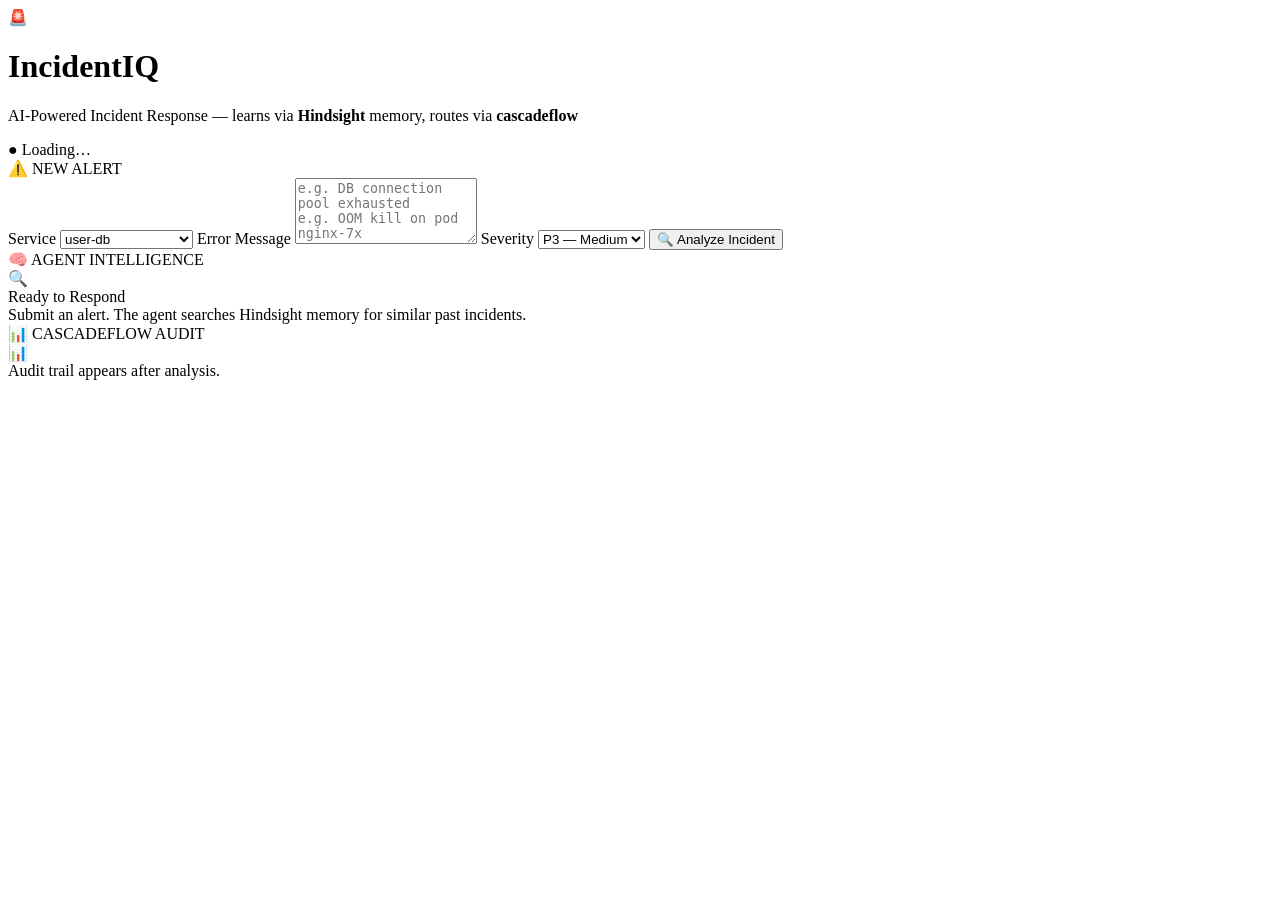
==== public/index.html @ a3543a86 "fix: move deployment files to repo root for Vercel (no root directory setting needed)" ====
<!DOCTYPE html>
<html lang="en">
<head>
<meta charset="UTF-8">
<meta name="viewport" content="width=device-width, initial-scale=1.0">
<title>IncidentIQ — AI Incident Response</title>
<meta name="description" content="AI-powered incident response agent with persistent memory">
<link href="https://fonts.googleapis.com/css2?family=Inter:wght@300;400;500;600;700;800&family=JetBrains+Mono:wght@400;500&display=swap" rel="stylesheet">
<link rel="stylesheet" href="/styles.css">
</head>
<body>

<!-- Header -->
<header class="header">
  <div class="header-left">
    <span class="logo">🚨</span>
    <div>
      <h1 class="title">IncidentIQ</h1>
      <p class="subtitle">AI-Powered Incident Response — learns via <b>Hindsight</b> memory, routes via <b>cascadeflow</b></p>
    </div>
  </div>
  <span class="status-pill" id="memoryPill">● Loading…</span>
</header>

<!-- Main 3-column layout -->
<main class="grid">

  <!-- LEFT: Alert Form -->
  <section class="panel" id="formPanel">
    <div class="section-header">⚠️ NEW ALERT</div>
    <form id="alertForm">
      <label for="service">Service</label>
      <select id="service">
        <option>payment-service</option><option>auth-api</option>
        <option>nginx-gateway</option><option selected>user-db</option>
        <option>cache-redis</option><option>inventory-api</option>
        <option>search-service</option><option>notification-service</option>
        <option>report-worker</option><option>image-processing</option>
        <option>frontend-web</option>
      </select>
      <label for="error">Error Message</label>
      <textarea id="error" rows="4" placeholder="e.g. DB connection pool exhausted&#10;e.g. OOM kill on pod nginx-7x"></textarea>
      <label for="severity">Severity</label>
      <select id="severity">
        <option value="P1">P1 — Critical</option>
        <option value="P2">P2 — High</option>
        <option value="P3" selected>P3 — Medium</option>
      </select>
      <button type="submit" id="analyzeBtn">🔍 Analyze Incident</button>
    </form>
    <div class="session-stats" id="sessionStats" style="display:none">
      <span id="queryCount">0</span> queries · $<span id="totalCost">0.00000</span> total
    </div>
  </section>

  <!-- CENTER: Agent Response -->
  <section class="panel panel-center" id="responsePanel">
    <div class="section-header">🧠 AGENT INTELLIGENCE</div>
    <div id="emptyState" class="empty-state">
      <div class="empty-icon">🔍</div>
      <div class="empty-title">Ready to Respond</div>
      <div class="empty-sub">Submit an alert. The agent searches Hindsight memory for similar past incidents.</div>
    </div>
    <div id="responseContent" style="display:none">
      <div id="badgeRow" class="badge-row"></div>
      <div id="memoriesExpander" style="display:none">
        <button class="expander-btn" onclick="toggleMemories()">
          📂 <span id="memCount">0</span> recalled memories <span id="expandIcon">▸</span>
        </button>
        <div id="memoriesList" class="memories-list" style="display:none"></div>
      </div>
      <div class="response-card" id="agentResponse"></div>
      <!-- Resolve Section -->
      <div class="resolve-section" id="resolveSection">
        <h4>✅ Resolve & Teach</h4>
        <p class="resolve-hint">Log the fix → agent learns it instantly</p>
        <form id="resolveForm">
          <div class="resolve-row">
            <div><label>Root Cause</label><input id="rootCause" placeholder="e.g. Connection leak"></div>
            <div><label>Fix Applied</label><input id="fixApplied" placeholder="e.g. Increased pool 10→20"></div>
          </div>
          <label>Resolved By</label><input id="resolvedBy" placeholder="@your-handle">
          <button type="submit" class="resolve-btn">💾 Log to Hindsight Memory</button>
        </form>
        <div id="resolveStatus"></div>
      </div>
    </div>
    <div id="loadingState" style="display:none" class="loading-state">
      <div class="spinner"></div>
      <p>Searching memory & analyzing…</p>
    </div>
  </section>

  <!-- RIGHT: Audit Trail -->
  <section class="panel" id="auditPanel">
    <div class="section-header">📊 CASCADEFLOW AUDIT</div>
    <div id="auditEmpty" class="empty-state small">
      <div class="empty-icon">📊</div>
      <div class="empty-sub">Audit trail appears after analysis.</div>
    </div>
    <div id="auditContent" style="display:none">
      <div id="routeTag" class="route-tag"></div>
      <div class="metric-grid" id="metricGrid"></div>
      <p class="rationale" id="rationale"></p>
      <button class="expander-btn" onclick="toggleTrace()" id="traceBtn" style="display:none">
        🔍 Full Decision Trace <span id="traceIcon">▸</span>
      </button>
      <pre id="traceData" class="trace-data" style="display:none"></pre>
    </div>
  </section>

</main>

<!-- History Bar -->
<footer class="history-bar" id="historyBar" style="display:none">
  <div class="section-header">📋 SESSION HISTORY</div>
  <div id="historyList"></div>
</footer>

<script src="/app.js"></script>
</body>
</html>
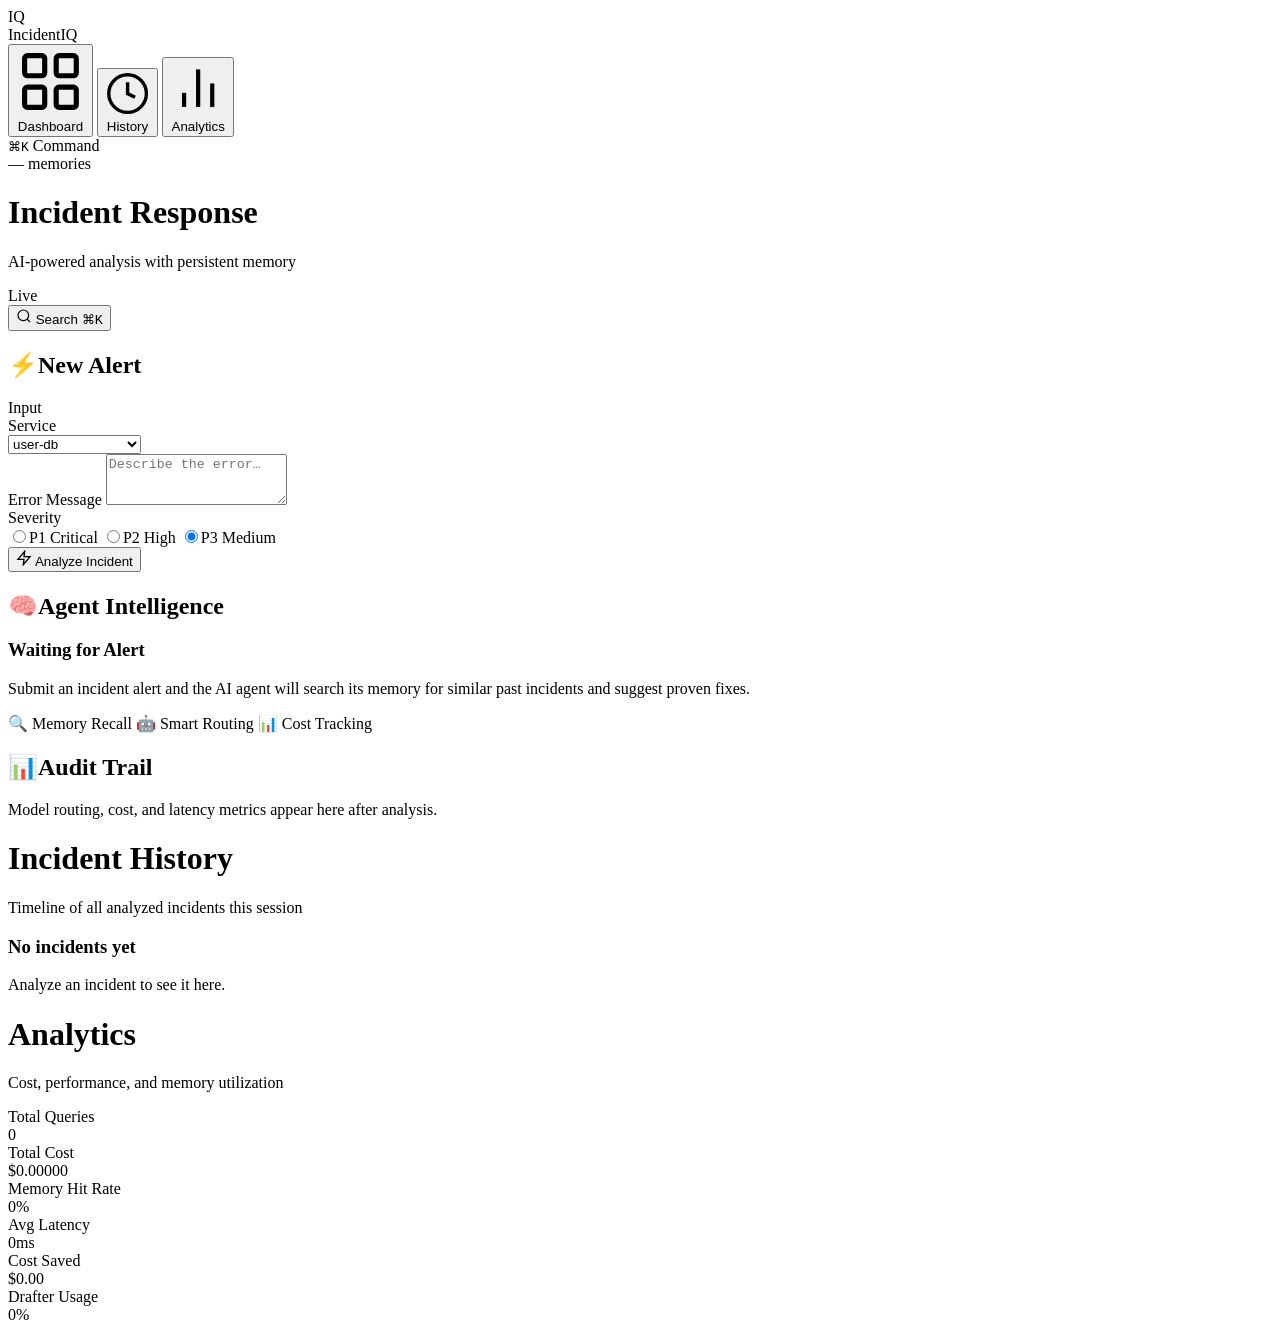
==== commit 5f4a3b1f: "feat: complete UI/UX overhaul — premium AI dashboard - Linear/Vercel-inspired dark mode design syste" ====
--- a/public/index.html
+++ b/public/index.html
@@ -1,121 +1,252 @@
 <!DOCTYPE html>
-<html lang="en">
+<html lang="en" data-theme="dark">
 <head>
 <meta charset="UTF-8">
 <meta name="viewport" content="width=device-width, initial-scale=1.0">
 <title>IncidentIQ — AI Incident Response</title>
-<meta name="description" content="AI-powered incident response agent with persistent memory">
-<link href="https://fonts.googleapis.com/css2?family=Inter:wght@300;400;500;600;700;800&family=JetBrains+Mono:wght@400;500&display=swap" rel="stylesheet">
+<meta name="description" content="AI-powered incident response that learns from every fix">
+<link rel="icon" href="data:image/svg+xml,<svg xmlns='http://www.w3.org/2000/svg' viewBox='0 0 100 100'><text y='.9em' font-size='90'>🚨</text></svg>">
+<link href="https://fonts.googleapis.com/css2?family=Inter:wght@300;400;450;500;600;700;800&family=JetBrains+Mono:wght@400;500;600&display=swap" rel="stylesheet">
 <link rel="stylesheet" href="/styles.css">
 </head>
 <body>
 
-<!-- Header -->
-<header class="header">
-  <div class="header-left">
-    <span class="logo">🚨</span>
-    <div>
-      <h1 class="title">IncidentIQ</h1>
-      <p class="subtitle">AI-Powered Incident Response — learns via <b>Hindsight</b> memory, routes via <b>cascadeflow</b></p>
-    </div>
-  </div>
-  <span class="status-pill" id="memoryPill">● Loading…</span>
-</header>
-
-<!-- Main 3-column layout -->
-<main class="grid">
-
-  <!-- LEFT: Alert Form -->
-  <section class="panel" id="formPanel">
-    <div class="section-header">⚠️ NEW ALERT</div>
-    <form id="alertForm">
-      <label for="service">Service</label>
-      <select id="service">
-        <option>payment-service</option><option>auth-api</option>
-        <option>nginx-gateway</option><option selected>user-db</option>
-        <option>cache-redis</option><option>inventory-api</option>
-        <option>search-service</option><option>notification-service</option>
-        <option>report-worker</option><option>image-processing</option>
-        <option>frontend-web</option>
-      </select>
-      <label for="error">Error Message</label>
-      <textarea id="error" rows="4" placeholder="e.g. DB connection pool exhausted&#10;e.g. OOM kill on pod nginx-7x"></textarea>
-      <label for="severity">Severity</label>
-      <select id="severity">
-        <option value="P1">P1 — Critical</option>
-        <option value="P2">P2 — High</option>
-        <option value="P3" selected>P3 — Medium</option>
-      </select>
-      <button type="submit" id="analyzeBtn">🔍 Analyze Incident</button>
+<!-- Command Palette Overlay -->
+<div class="cmd-overlay" id="cmdOverlay" style="display:none">
+  <div class="cmd-palette">
+    <div class="cmd-input-wrap">
+      <svg class="cmd-icon" viewBox="0 0 24 24" fill="none" stroke="currentColor" stroke-width="2"><circle cx="11" cy="11" r="8"/><path d="m21 21-4.3-4.3"/></svg>
+      <input type="text" class="cmd-input" id="cmdInput" placeholder="Search incidents, services, commands…" autocomplete="off">
+      <kbd class="kbd">ESC</kbd>
+    </div>
+    <div class="cmd-results" id="cmdResults">
+      <div class="cmd-group-label">Quick Actions</div>
+      <button class="cmd-item" onclick="cmdAction('new')"><span class="cmd-item-icon">⚡</span>New Incident<kbd class="kbd">N</kbd></button>
+      <button class="cmd-item" onclick="cmdAction('history')"><span class="cmd-item-icon">📋</span>View History<kbd class="kbd">H</kbd></button>
+      <button class="cmd-item" onclick="cmdAction('analytics')"><span class="cmd-item-icon">📊</span>Analytics<kbd class="kbd">A</kbd></button>
+      <div class="cmd-group-label">Services</div>
+      <button class="cmd-item" onclick="cmdService('payment-service')"><span class="cmd-item-icon service-dot red"></span>payment-service</button>
+      <button class="cmd-item" onclick="cmdService('user-db')"><span class="cmd-item-icon service-dot green"></span>user-db</button>
+      <button class="cmd-item" onclick="cmdService('auth-api')"><span class="cmd-item-icon service-dot blue"></span>auth-api</button>
+    </div>
+  </div>
+</div>
+
+<!-- Toast Container -->
+<div class="toast-container" id="toasts"></div>
+
+<!-- Sidebar -->
+<nav class="sidebar" id="sidebar">
+  <div class="sidebar-logo">
+    <div class="logo-mark">IQ</div>
+    <span class="logo-text">IncidentIQ</span>
+  </div>
+  <div class="sidebar-nav">
+    <button class="nav-item active" data-view="dashboard" onclick="switchView('dashboard')">
+      <svg viewBox="0 0 24 24" fill="none" stroke="currentColor" stroke-width="1.8"><rect x="3" y="3" width="7" height="7" rx="1"/><rect x="14" y="3" width="7" height="7" rx="1"/><rect x="3" y="14" width="7" height="7" rx="1"/><rect x="14" y="14" width="7" height="7" rx="1"/></svg>
+      Dashboard
+    </button>
+    <button class="nav-item" data-view="history" onclick="switchView('history')">
+      <svg viewBox="0 0 24 24" fill="none" stroke="currentColor" stroke-width="1.8"><circle cx="12" cy="12" r="10"/><polyline points="12 6 12 12 16 14"/></svg>
+      History
+    </button>
+    <button class="nav-item" data-view="analytics" onclick="switchView('analytics')">
+      <svg viewBox="0 0 24 24" fill="none" stroke="currentColor" stroke-width="1.8"><path d="M18 20V10"/><path d="M12 20V4"/><path d="M6 20v-6"/></svg>
+      Analytics
+    </button>
+  </div>
+  <div class="sidebar-footer">
+    <div class="sidebar-shortcut">
+      <kbd class="kbd">⌘</kbd><kbd class="kbd">K</kbd>
+      <span>Command</span>
+    </div>
+    <div class="sidebar-stats" id="sidebarStats">
+      <div class="stat-mini"><span class="stat-dot green"></span><span id="memStat">—</span> memories</div>
+    </div>
+  </div>
+</nav>
+
+<!-- Main Content -->
+<main class="main" id="mainContent">
+
+  <!-- ═══ DASHBOARD VIEW ═══ -->
+  <div class="view active" id="view-dashboard">
+
+    <!-- Top Bar -->
+    <header class="topbar">
+      <div>
+        <h1 class="page-title">Incident Response</h1>
+        <p class="page-sub">AI-powered analysis with persistent memory</p>
+      </div>
+      <div class="topbar-actions">
+        <div class="live-badge"><span class="live-dot"></span>Live</div>
+        <button class="btn-ghost" onclick="toggleCmd()"><svg viewBox="0 0 24 24" fill="none" stroke="currentColor" stroke-width="1.8" width="16" height="16"><circle cx="11" cy="11" r="8"/><path d="m21 21-4.3-4.3"/></svg> Search <kbd class="kbd sm">⌘K</kbd></button>
+      </div>
+    </header>
+
+    <!-- Dashboard Grid -->
+    <div class="dash-grid">
+
+      <!-- LEFT: Alert Input -->
+      <section class="card card-input">
+        <div class="card-header">
+          <h2 class="card-title"><span class="card-icon">⚡</span>New Alert</h2>
+          <span class="card-badge">Input</span>
+        </div>
+        <form id="alertForm" class="alert-form">
+          <div class="field">
+            <label>Service</label>
+            <div class="select-wrap">
+              <select id="service">
+                <option>payment-service</option><option>auth-api</option>
+                <option>nginx-gateway</option><option selected>user-db</option>
+                <option>cache-redis</option><option>inventory-api</option>
+                <option>search-service</option><option>notification-service</option>
+                <option>report-worker</option><option>image-processing</option>
+                <option>frontend-web</option>
+              </select>
+            </div>
+          </div>
+          <div class="field">
+            <label>Error Message</label>
+            <textarea id="error" rows="3" placeholder="Describe the error…"></textarea>
+          </div>
+          <div class="field">
+            <label>Severity</label>
+            <div class="sev-selector">
+              <label class="sev-option"><input type="radio" name="sev" value="P1"><span class="sev-chip p1"><span class="sev-pulse"></span>P1 Critical</span></label>
+              <label class="sev-option"><input type="radio" name="sev" value="P2"><span class="sev-chip p2">P2 High</span></label>
+              <label class="sev-option"><input type="radio" name="sev" value="P3" checked><span class="sev-chip p3">P3 Medium</span></label>
+            </div>
+          </div>
+          <button type="submit" class="btn-primary" id="analyzeBtn">
+            <svg viewBox="0 0 24 24" fill="none" stroke="currentColor" stroke-width="2" width="16" height="16"><polygon points="13 2 3 14 12 14 11 22 21 10 12 10 13 2"/></svg>
+            Analyze Incident
+          </button>
+        </form>
+      </section>
+
+      <!-- CENTER: AI Response -->
+      <section class="card card-response">
+        <div class="card-header">
+          <h2 class="card-title"><span class="card-icon">🧠</span>Agent Intelligence</h2>
+          <div id="responseBadges" class="badge-row"></div>
+        </div>
+
+        <!-- Empty State -->
+        <div id="emptyState" class="empty-state">
+          <div class="empty-orb"></div>
+          <h3>Waiting for Alert</h3>
+          <p>Submit an incident alert and the AI agent will search its memory for similar past incidents and suggest proven fixes.</p>
+          <div class="empty-features">
+            <span>🔍 Memory Recall</span>
+            <span>🤖 Smart Routing</span>
+            <span>📊 Cost Tracking</span>
+          </div>
+        </div>
+
+        <!-- Loading State -->
+        <div id="loadingState" style="display:none" class="loading-state">
+          <div class="loading-steps">
+            <div class="step active" id="step1"><span class="step-dot"></span>Searching Hindsight memory…</div>
+            <div class="step" id="step2"><span class="step-dot"></span>Routing to optimal model…</div>
+            <div class="step" id="step3"><span class="step-dot"></span>Generating response…</div>
+          </div>
+        </div>
+
+        <!-- Response -->
+        <div id="responseContent" style="display:none">
+          <!-- Memory Cards -->
+          <div id="memorySection" style="display:none">
+            <div class="memory-header" onclick="toggleEl('memoryCards')">
+              <svg viewBox="0 0 24 24" fill="none" stroke="currentColor" stroke-width="1.8" width="16" height="16"><path d="M21 16V8a2 2 0 0 0-1-1.73l-7-4a2 2 0 0 0-2 0l-7 4A2 2 0 0 0 3 8v8a2 2 0 0 0 1 1.73l7 4a2 2 0 0 0 2 0l7-4A2 2 0 0 0 21 16z"/></svg>
+              <span id="memTitle">0 memories recalled</span>
+              <svg class="chevron" viewBox="0 0 24 24" fill="none" stroke="currentColor" stroke-width="2" width="14" height="14"><polyline points="6 9 12 15 18 9"/></svg>
+            </div>
+            <div id="memoryCards" class="memory-cards" style="display:none"></div>
+          </div>
+
+          <!-- AI Response -->
+          <div class="ai-response" id="aiResponse"></div>
+
+          <!-- Resolve -->
+          <div class="resolve-bar" id="resolveBar">
+            <button class="btn-resolve" onclick="openResolve()">✅ Resolve & Teach Agent</button>
+          </div>
+        </div>
+      </section>
+
+      <!-- RIGHT: Audit -->
+      <section class="card card-audit">
+        <div class="card-header">
+          <h2 class="card-title"><span class="card-icon">📊</span>Audit Trail</h2>
+        </div>
+        <div id="auditEmpty" class="audit-empty">
+          <p>Model routing, cost, and latency metrics appear here after analysis.</p>
+        </div>
+        <div id="auditContent" style="display:none">
+          <div id="routeBadge" class="route-badge"></div>
+          <div class="audit-grid" id="auditGrid"></div>
+          <div class="audit-rationale" id="auditRationale"></div>
+          <div class="cost-bar-wrap" id="costBarWrap" style="display:none">
+            <label>Budget Usage</label>
+            <div class="cost-bar"><div class="cost-fill" id="costFill"></div></div>
+            <div class="cost-labels"><span id="costUsed">$0</span><span id="costBudget">$0</span></div>
+          </div>
+          <button class="btn-ghost trace-btn" onclick="toggleEl('traceBlock')" id="traceToggle" style="display:none">
+            <svg viewBox="0 0 24 24" fill="none" stroke="currentColor" stroke-width="1.8" width="14" height="14"><polyline points="22 12 18 12 15 21 9 3 6 12 2 12"/></svg>
+            Decision Trace
+          </button>
+          <pre id="traceBlock" class="trace-block" style="display:none"></pre>
+        </div>
+      </section>
+
+    </div>
+  </div>
+
+  <!-- ═══ HISTORY VIEW ═══ -->
+  <div class="view" id="view-history">
+    <header class="topbar"><div><h1 class="page-title">Incident History</h1><p class="page-sub">Timeline of all analyzed incidents this session</p></div></header>
+    <div class="timeline" id="timeline">
+      <div class="empty-state small"><h3>No incidents yet</h3><p>Analyze an incident to see it here.</p></div>
+    </div>
+  </div>
+
+  <!-- ═══ ANALYTICS VIEW ═══ -->
+  <div class="view" id="view-analytics">
+    <header class="topbar"><div><h1 class="page-title">Analytics</h1><p class="page-sub">Cost, performance, and memory utilization</p></div></header>
+    <div class="analytics-grid" id="analyticsGrid">
+      <div class="stat-card"><div class="stat-label">Total Queries</div><div class="stat-value" id="aQueries">0</div></div>
+      <div class="stat-card"><div class="stat-label">Total Cost</div><div class="stat-value green" id="aCost">$0.00000</div></div>
+      <div class="stat-card"><div class="stat-label">Memory Hit Rate</div><div class="stat-value blue" id="aHitRate">0%</div></div>
+      <div class="stat-card"><div class="stat-label">Avg Latency</div><div class="stat-value orange" id="aLatency">0ms</div></div>
+      <div class="stat-card"><div class="stat-label">Cost Saved</div><div class="stat-value green" id="aSaved">$0.00</div></div>
+      <div class="stat-card"><div class="stat-label">Drafter Usage</div><div class="stat-value" id="aDrafter">0%</div></div>
+    </div>
+  </div>
+
+</main>
+
+<!-- Resolve Modal -->
+<div class="modal-overlay" id="resolveModal" style="display:none">
+  <div class="modal">
+    <div class="modal-header">
+      <h3>✅ Resolve Incident</h3>
+      <button class="modal-close" onclick="closeResolve()">✕</button>
+    </div>
+    <p class="modal-sub">Log the root cause and fix. The agent stores it in Hindsight memory and will recall it next time.</p>
+    <form id="resolveForm">
+      <div class="field"><label>Root Cause</label><input id="rootCause" placeholder="e.g. Connection leak in reporting service"></div>
+      <div class="field"><label>Fix Applied</label><input id="fixApplied" placeholder="e.g. Increased pool size from 10 to 20"></div>
+      <div class="field"><label>Resolved By</label><input id="resolvedBy" placeholder="@your-handle"></div>
+      <div class="modal-actions">
+        <button type="button" class="btn-ghost" onclick="closeResolve()">Cancel</button>
+        <button type="submit" class="btn-primary">💾 Save to Memory</button>
+      </div>
     </form>
-    <div class="session-stats" id="sessionStats" style="display:none">
-      <span id="queryCount">0</span> queries · $<span id="totalCost">0.00000</span> total
-    </div>
-  </section>
-
-  <!-- CENTER: Agent Response -->
-  <section class="panel panel-center" id="responsePanel">
-    <div class="section-header">🧠 AGENT INTELLIGENCE</div>
-    <div id="emptyState" class="empty-state">
-      <div class="empty-icon">🔍</div>
-      <div class="empty-title">Ready to Respond</div>
-      <div class="empty-sub">Submit an alert. The agent searches Hindsight memory for similar past incidents.</div>
-    </div>
-    <div id="responseContent" style="display:none">
-      <div id="badgeRow" class="badge-row"></div>
-      <div id="memoriesExpander" style="display:none">
-        <button class="expander-btn" onclick="toggleMemories()">
-          📂 <span id="memCount">0</span> recalled memories <span id="expandIcon">▸</span>
-        </button>
-        <div id="memoriesList" class="memories-list" style="display:none"></div>
-      </div>
-      <div class="response-card" id="agentResponse"></div>
-      <!-- Resolve Section -->
-      <div class="resolve-section" id="resolveSection">
-        <h4>✅ Resolve & Teach</h4>
-        <p class="resolve-hint">Log the fix → agent learns it instantly</p>
-        <form id="resolveForm">
-          <div class="resolve-row">
-            <div><label>Root Cause</label><input id="rootCause" placeholder="e.g. Connection leak"></div>
-            <div><label>Fix Applied</label><input id="fixApplied" placeholder="e.g. Increased pool 10→20"></div>
-          </div>
-          <label>Resolved By</label><input id="resolvedBy" placeholder="@your-handle">
-          <button type="submit" class="resolve-btn">💾 Log to Hindsight Memory</button>
-        </form>
-        <div id="resolveStatus"></div>
-      </div>
-    </div>
-    <div id="loadingState" style="display:none" class="loading-state">
-      <div class="spinner"></div>
-      <p>Searching memory & analyzing…</p>
-    </div>
-  </section>
-
-  <!-- RIGHT: Audit Trail -->
-  <section class="panel" id="auditPanel">
-    <div class="section-header">📊 CASCADEFLOW AUDIT</div>
-    <div id="auditEmpty" class="empty-state small">
-      <div class="empty-icon">📊</div>
-      <div class="empty-sub">Audit trail appears after analysis.</div>
-    </div>
-    <div id="auditContent" style="display:none">
-      <div id="routeTag" class="route-tag"></div>
-      <div class="metric-grid" id="metricGrid"></div>
-      <p class="rationale" id="rationale"></p>
-      <button class="expander-btn" onclick="toggleTrace()" id="traceBtn" style="display:none">
-        🔍 Full Decision Trace <span id="traceIcon">▸</span>
-      </button>
-      <pre id="traceData" class="trace-data" style="display:none"></pre>
-    </div>
-  </section>
-
-</main>
-
-<!-- History Bar -->
-<footer class="history-bar" id="historyBar" style="display:none">
-  <div class="section-header">📋 SESSION HISTORY</div>
-  <div id="historyList"></div>
-</footer>
+    <div id="resolveStatus"></div>
+  </div>
+</div>
 
 <script src="/app.js"></script>
 </body>
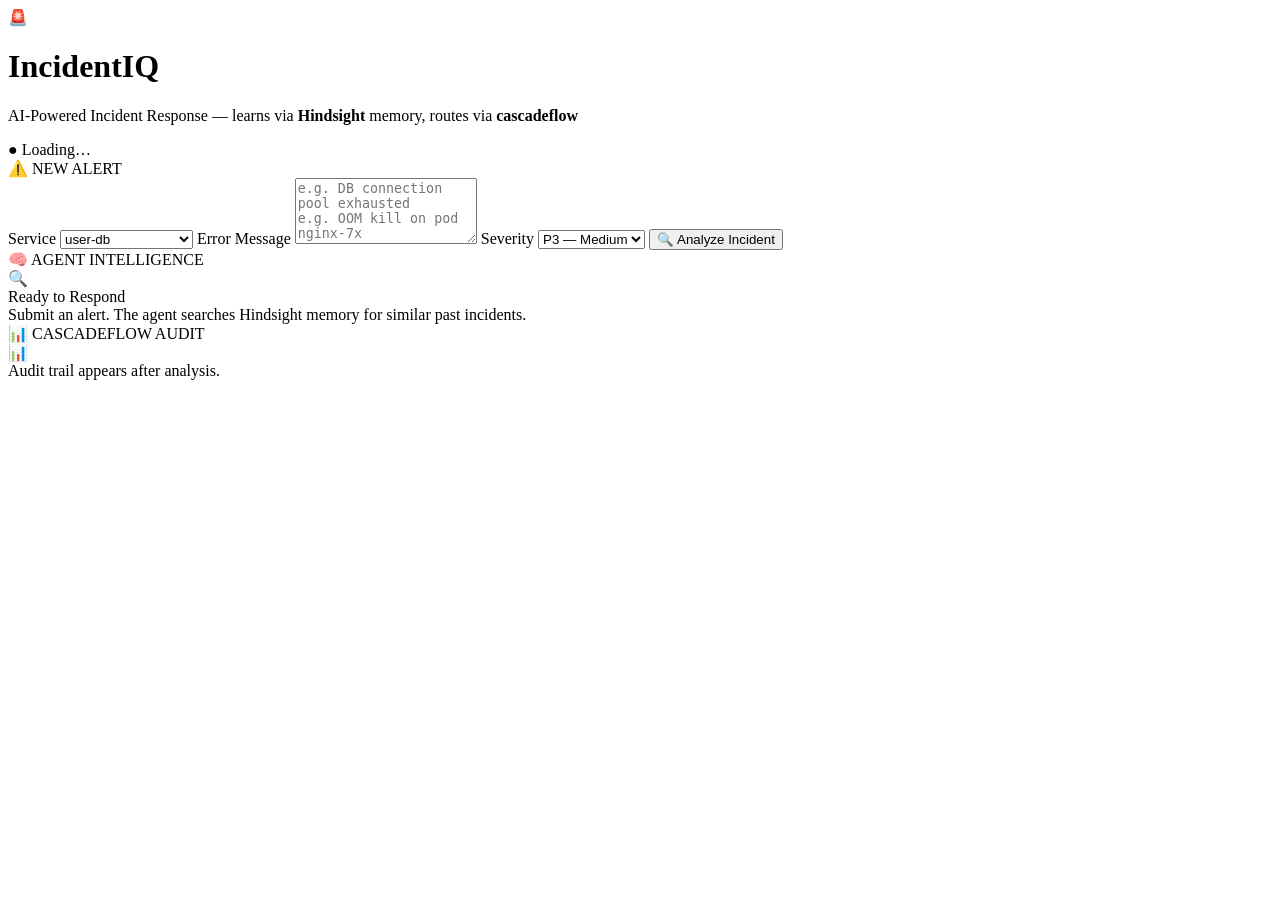
==== commit c07a4d77: "debug: show actual Groq API error instead of generic message" ====
--- a/public/index.html
+++ b/public/index.html
@@ -1,252 +1,121 @@
 <!DOCTYPE html>
-<html lang="en" data-theme="dark">
+<html lang="en">
 <head>
 <meta charset="UTF-8">
 <meta name="viewport" content="width=device-width, initial-scale=1.0">
 <title>IncidentIQ — AI Incident Response</title>
-<meta name="description" content="AI-powered incident response that learns from every fix">
-<link rel="icon" href="data:image/svg+xml,<svg xmlns='http://www.w3.org/2000/svg' viewBox='0 0 100 100'><text y='.9em' font-size='90'>🚨</text></svg>">
-<link href="https://fonts.googleapis.com/css2?family=Inter:wght@300;400;450;500;600;700;800&family=JetBrains+Mono:wght@400;500;600&display=swap" rel="stylesheet">
+<meta name="description" content="AI-powered incident response agent with persistent memory">
+<link href="https://fonts.googleapis.com/css2?family=Inter:wght@300;400;500;600;700;800&family=JetBrains+Mono:wght@400;500&display=swap" rel="stylesheet">
 <link rel="stylesheet" href="/styles.css">
 </head>
 <body>
 
-<!-- Command Palette Overlay -->
-<div class="cmd-overlay" id="cmdOverlay" style="display:none">
-  <div class="cmd-palette">
-    <div class="cmd-input-wrap">
-      <svg class="cmd-icon" viewBox="0 0 24 24" fill="none" stroke="currentColor" stroke-width="2"><circle cx="11" cy="11" r="8"/><path d="m21 21-4.3-4.3"/></svg>
-      <input type="text" class="cmd-input" id="cmdInput" placeholder="Search incidents, services, commands…" autocomplete="off">
-      <kbd class="kbd">ESC</kbd>
-    </div>
-    <div class="cmd-results" id="cmdResults">
-      <div class="cmd-group-label">Quick Actions</div>
-      <button class="cmd-item" onclick="cmdAction('new')"><span class="cmd-item-icon">⚡</span>New Incident<kbd class="kbd">N</kbd></button>
-      <button class="cmd-item" onclick="cmdAction('history')"><span class="cmd-item-icon">📋</span>View History<kbd class="kbd">H</kbd></button>
-      <button class="cmd-item" onclick="cmdAction('analytics')"><span class="cmd-item-icon">📊</span>Analytics<kbd class="kbd">A</kbd></button>
-      <div class="cmd-group-label">Services</div>
-      <button class="cmd-item" onclick="cmdService('payment-service')"><span class="cmd-item-icon service-dot red"></span>payment-service</button>
-      <button class="cmd-item" onclick="cmdService('user-db')"><span class="cmd-item-icon service-dot green"></span>user-db</button>
-      <button class="cmd-item" onclick="cmdService('auth-api')"><span class="cmd-item-icon service-dot blue"></span>auth-api</button>
+<!-- Header -->
+<header class="header">
+  <div class="header-left">
+    <span class="logo">🚨</span>
+    <div>
+      <h1 class="title">IncidentIQ</h1>
+      <p class="subtitle">AI-Powered Incident Response — learns via <b>Hindsight</b> memory, routes via <b>cascadeflow</b></p>
     </div>
   </div>
-</div>
+  <span class="status-pill" id="memoryPill">● Loading…</span>
+</header>
 
-<!-- Toast Container -->
-<div class="toast-container" id="toasts"></div>
+<!-- Main 3-column layout -->
+<main class="grid">
 
-<!-- Sidebar -->
-<nav class="sidebar" id="sidebar">
-  <div class="sidebar-logo">
-    <div class="logo-mark">IQ</div>
-    <span class="logo-text">IncidentIQ</span>
-  </div>
-  <div class="sidebar-nav">
-    <button class="nav-item active" data-view="dashboard" onclick="switchView('dashboard')">
-      <svg viewBox="0 0 24 24" fill="none" stroke="currentColor" stroke-width="1.8"><rect x="3" y="3" width="7" height="7" rx="1"/><rect x="14" y="3" width="7" height="7" rx="1"/><rect x="3" y="14" width="7" height="7" rx="1"/><rect x="14" y="14" width="7" height="7" rx="1"/></svg>
-      Dashboard
-    </button>
-    <button class="nav-item" data-view="history" onclick="switchView('history')">
-      <svg viewBox="0 0 24 24" fill="none" stroke="currentColor" stroke-width="1.8"><circle cx="12" cy="12" r="10"/><polyline points="12 6 12 12 16 14"/></svg>
-      History
-    </button>
-    <button class="nav-item" data-view="analytics" onclick="switchView('analytics')">
-      <svg viewBox="0 0 24 24" fill="none" stroke="currentColor" stroke-width="1.8"><path d="M18 20V10"/><path d="M12 20V4"/><path d="M6 20v-6"/></svg>
-      Analytics
-    </button>
-  </div>
-  <div class="sidebar-footer">
-    <div class="sidebar-shortcut">
-      <kbd class="kbd">⌘</kbd><kbd class="kbd">K</kbd>
-      <span>Command</span>
+  <!-- LEFT: Alert Form -->
+  <section class="panel" id="formPanel">
+    <div class="section-header">⚠️ NEW ALERT</div>
+    <form id="alertForm">
+      <label for="service">Service</label>
+      <select id="service">
+        <option>payment-service</option><option>auth-api</option>
+        <option>nginx-gateway</option><option selected>user-db</option>
+        <option>cache-redis</option><option>inventory-api</option>
+        <option>search-service</option><option>notification-service</option>
+        <option>report-worker</option><option>image-processing</option>
+        <option>frontend-web</option>
+      </select>
+      <label for="error">Error Message</label>
+      <textarea id="error" rows="4" placeholder="e.g. DB connection pool exhausted&#10;e.g. OOM kill on pod nginx-7x"></textarea>
+      <label for="severity">Severity</label>
+      <select id="severity">
+        <option value="P1">P1 — Critical</option>
+        <option value="P2">P2 — High</option>
+        <option value="P3" selected>P3 — Medium</option>
+      </select>
+      <button type="submit" id="analyzeBtn">🔍 Analyze Incident</button>
+    </form>
+    <div class="session-stats" id="sessionStats" style="display:none">
+      <span id="queryCount">0</span> queries · $<span id="totalCost">0.00000</span> total
     </div>
-    <div class="sidebar-stats" id="sidebarStats">
-      <div class="stat-mini"><span class="stat-dot green"></span><span id="memStat">—</span> memories</div>
+  </section>
+
+  <!-- CENTER: Agent Response -->
+  <section class="panel panel-center" id="responsePanel">
+    <div class="section-header">🧠 AGENT INTELLIGENCE</div>
+    <div id="emptyState" class="empty-state">
+      <div class="empty-icon">🔍</div>
+      <div class="empty-title">Ready to Respond</div>
+      <div class="empty-sub">Submit an alert. The agent searches Hindsight memory for similar past incidents.</div>
     </div>
-  </div>
-</nav>
+    <div id="responseContent" style="display:none">
+      <div id="badgeRow" class="badge-row"></div>
+      <div id="memoriesExpander" style="display:none">
+        <button class="expander-btn" onclick="toggleMemories()">
+          📂 <span id="memCount">0</span> recalled memories <span id="expandIcon">▸</span>
+        </button>
+        <div id="memoriesList" class="memories-list" style="display:none"></div>
+      </div>
+      <div class="response-card" id="agentResponse"></div>
+      <!-- Resolve Section -->
+      <div class="resolve-section" id="resolveSection">
+        <h4>✅ Resolve & Teach</h4>
+        <p class="resolve-hint">Log the fix → agent learns it instantly</p>
+        <form id="resolveForm">
+          <div class="resolve-row">
+            <div><label>Root Cause</label><input id="rootCause" placeholder="e.g. Connection leak"></div>
+            <div><label>Fix Applied</label><input id="fixApplied" placeholder="e.g. Increased pool 10→20"></div>
+          </div>
+          <label>Resolved By</label><input id="resolvedBy" placeholder="@your-handle">
+          <button type="submit" class="resolve-btn">💾 Log to Hindsight Memory</button>
+        </form>
+        <div id="resolveStatus"></div>
+      </div>
+    </div>
+    <div id="loadingState" style="display:none" class="loading-state">
+      <div class="spinner"></div>
+      <p>Searching memory & analyzing…</p>
+    </div>
+  </section>
 
-<!-- Main Content -->
-<main class="main" id="mainContent">
-
-  <!-- ═══ DASHBOARD VIEW ═══ -->
-  <div class="view active" id="view-dashboard">
-
-    <!-- Top Bar -->
-    <header class="topbar">
-      <div>
-        <h1 class="page-title">Incident Response</h1>
-        <p class="page-sub">AI-powered analysis with persistent memory</p>
-      </div>
-      <div class="topbar-actions">
-        <div class="live-badge"><span class="live-dot"></span>Live</div>
-        <button class="btn-ghost" onclick="toggleCmd()"><svg viewBox="0 0 24 24" fill="none" stroke="currentColor" stroke-width="1.8" width="16" height="16"><circle cx="11" cy="11" r="8"/><path d="m21 21-4.3-4.3"/></svg> Search <kbd class="kbd sm">⌘K</kbd></button>
-      </div>
-    </header>
-
-    <!-- Dashboard Grid -->
-    <div class="dash-grid">
-
-      <!-- LEFT: Alert Input -->
-      <section class="card card-input">
-        <div class="card-header">
-          <h2 class="card-title"><span class="card-icon">⚡</span>New Alert</h2>
-          <span class="card-badge">Input</span>
-        </div>
-        <form id="alertForm" class="alert-form">
-          <div class="field">
-            <label>Service</label>
-            <div class="select-wrap">
-              <select id="service">
-                <option>payment-service</option><option>auth-api</option>
-                <option>nginx-gateway</option><option selected>user-db</option>
-                <option>cache-redis</option><option>inventory-api</option>
-                <option>search-service</option><option>notification-service</option>
-                <option>report-worker</option><option>image-processing</option>
-                <option>frontend-web</option>
-              </select>
-            </div>
-          </div>
-          <div class="field">
-            <label>Error Message</label>
-            <textarea id="error" rows="3" placeholder="Describe the error…"></textarea>
-          </div>
-          <div class="field">
-            <label>Severity</label>
-            <div class="sev-selector">
-              <label class="sev-option"><input type="radio" name="sev" value="P1"><span class="sev-chip p1"><span class="sev-pulse"></span>P1 Critical</span></label>
-              <label class="sev-option"><input type="radio" name="sev" value="P2"><span class="sev-chip p2">P2 High</span></label>
-              <label class="sev-option"><input type="radio" name="sev" value="P3" checked><span class="sev-chip p3">P3 Medium</span></label>
-            </div>
-          </div>
-          <button type="submit" class="btn-primary" id="analyzeBtn">
-            <svg viewBox="0 0 24 24" fill="none" stroke="currentColor" stroke-width="2" width="16" height="16"><polygon points="13 2 3 14 12 14 11 22 21 10 12 10 13 2"/></svg>
-            Analyze Incident
-          </button>
-        </form>
-      </section>
-
-      <!-- CENTER: AI Response -->
-      <section class="card card-response">
-        <div class="card-header">
-          <h2 class="card-title"><span class="card-icon">🧠</span>Agent Intelligence</h2>
-          <div id="responseBadges" class="badge-row"></div>
-        </div>
-
-        <!-- Empty State -->
-        <div id="emptyState" class="empty-state">
-          <div class="empty-orb"></div>
-          <h3>Waiting for Alert</h3>
-          <p>Submit an incident alert and the AI agent will search its memory for similar past incidents and suggest proven fixes.</p>
-          <div class="empty-features">
-            <span>🔍 Memory Recall</span>
-            <span>🤖 Smart Routing</span>
-            <span>📊 Cost Tracking</span>
-          </div>
-        </div>
-
-        <!-- Loading State -->
-        <div id="loadingState" style="display:none" class="loading-state">
-          <div class="loading-steps">
-            <div class="step active" id="step1"><span class="step-dot"></span>Searching Hindsight memory…</div>
-            <div class="step" id="step2"><span class="step-dot"></span>Routing to optimal model…</div>
-            <div class="step" id="step3"><span class="step-dot"></span>Generating response…</div>
-          </div>
-        </div>
-
-        <!-- Response -->
-        <div id="responseContent" style="display:none">
-          <!-- Memory Cards -->
-          <div id="memorySection" style="display:none">
-            <div class="memory-header" onclick="toggleEl('memoryCards')">
-              <svg viewBox="0 0 24 24" fill="none" stroke="currentColor" stroke-width="1.8" width="16" height="16"><path d="M21 16V8a2 2 0 0 0-1-1.73l-7-4a2 2 0 0 0-2 0l-7 4A2 2 0 0 0 3 8v8a2 2 0 0 0 1 1.73l7 4a2 2 0 0 0 2 0l7-4A2 2 0 0 0 21 16z"/></svg>
-              <span id="memTitle">0 memories recalled</span>
-              <svg class="chevron" viewBox="0 0 24 24" fill="none" stroke="currentColor" stroke-width="2" width="14" height="14"><polyline points="6 9 12 15 18 9"/></svg>
-            </div>
-            <div id="memoryCards" class="memory-cards" style="display:none"></div>
-          </div>
-
-          <!-- AI Response -->
-          <div class="ai-response" id="aiResponse"></div>
-
-          <!-- Resolve -->
-          <div class="resolve-bar" id="resolveBar">
-            <button class="btn-resolve" onclick="openResolve()">✅ Resolve & Teach Agent</button>
-          </div>
-        </div>
-      </section>
-
-      <!-- RIGHT: Audit -->
-      <section class="card card-audit">
-        <div class="card-header">
-          <h2 class="card-title"><span class="card-icon">📊</span>Audit Trail</h2>
-        </div>
-        <div id="auditEmpty" class="audit-empty">
-          <p>Model routing, cost, and latency metrics appear here after analysis.</p>
-        </div>
-        <div id="auditContent" style="display:none">
-          <div id="routeBadge" class="route-badge"></div>
-          <div class="audit-grid" id="auditGrid"></div>
-          <div class="audit-rationale" id="auditRationale"></div>
-          <div class="cost-bar-wrap" id="costBarWrap" style="display:none">
-            <label>Budget Usage</label>
-            <div class="cost-bar"><div class="cost-fill" id="costFill"></div></div>
-            <div class="cost-labels"><span id="costUsed">$0</span><span id="costBudget">$0</span></div>
-          </div>
-          <button class="btn-ghost trace-btn" onclick="toggleEl('traceBlock')" id="traceToggle" style="display:none">
-            <svg viewBox="0 0 24 24" fill="none" stroke="currentColor" stroke-width="1.8" width="14" height="14"><polyline points="22 12 18 12 15 21 9 3 6 12 2 12"/></svg>
-            Decision Trace
-          </button>
-          <pre id="traceBlock" class="trace-block" style="display:none"></pre>
-        </div>
-      </section>
-
+  <!-- RIGHT: Audit Trail -->
+  <section class="panel" id="auditPanel">
+    <div class="section-header">📊 CASCADEFLOW AUDIT</div>
+    <div id="auditEmpty" class="empty-state small">
+      <div class="empty-icon">📊</div>
+      <div class="empty-sub">Audit trail appears after analysis.</div>
     </div>
-  </div>
-
-  <!-- ═══ HISTORY VIEW ═══ -->
-  <div class="view" id="view-history">
-    <header class="topbar"><div><h1 class="page-title">Incident History</h1><p class="page-sub">Timeline of all analyzed incidents this session</p></div></header>
-    <div class="timeline" id="timeline">
-      <div class="empty-state small"><h3>No incidents yet</h3><p>Analyze an incident to see it here.</p></div>
+    <div id="auditContent" style="display:none">
+      <div id="routeTag" class="route-tag"></div>
+      <div class="metric-grid" id="metricGrid"></div>
+      <p class="rationale" id="rationale"></p>
+      <button class="expander-btn" onclick="toggleTrace()" id="traceBtn" style="display:none">
+        🔍 Full Decision Trace <span id="traceIcon">▸</span>
+      </button>
+      <pre id="traceData" class="trace-data" style="display:none"></pre>
     </div>
-  </div>
-
-  <!-- ═══ ANALYTICS VIEW ═══ -->
-  <div class="view" id="view-analytics">
-    <header class="topbar"><div><h1 class="page-title">Analytics</h1><p class="page-sub">Cost, performance, and memory utilization</p></div></header>
-    <div class="analytics-grid" id="analyticsGrid">
-      <div class="stat-card"><div class="stat-label">Total Queries</div><div class="stat-value" id="aQueries">0</div></div>
-      <div class="stat-card"><div class="stat-label">Total Cost</div><div class="stat-value green" id="aCost">$0.00000</div></div>
-      <div class="stat-card"><div class="stat-label">Memory Hit Rate</div><div class="stat-value blue" id="aHitRate">0%</div></div>
-      <div class="stat-card"><div class="stat-label">Avg Latency</div><div class="stat-value orange" id="aLatency">0ms</div></div>
-      <div class="stat-card"><div class="stat-label">Cost Saved</div><div class="stat-value green" id="aSaved">$0.00</div></div>
-      <div class="stat-card"><div class="stat-label">Drafter Usage</div><div class="stat-value" id="aDrafter">0%</div></div>
-    </div>
-  </div>
+  </section>
 
 </main>
 
-<!-- Resolve Modal -->
-<div class="modal-overlay" id="resolveModal" style="display:none">
-  <div class="modal">
-    <div class="modal-header">
-      <h3>✅ Resolve Incident</h3>
-      <button class="modal-close" onclick="closeResolve()">✕</button>
-    </div>
-    <p class="modal-sub">Log the root cause and fix. The agent stores it in Hindsight memory and will recall it next time.</p>
-    <form id="resolveForm">
-      <div class="field"><label>Root Cause</label><input id="rootCause" placeholder="e.g. Connection leak in reporting service"></div>
-      <div class="field"><label>Fix Applied</label><input id="fixApplied" placeholder="e.g. Increased pool size from 10 to 20"></div>
-      <div class="field"><label>Resolved By</label><input id="resolvedBy" placeholder="@your-handle"></div>
-      <div class="modal-actions">
-        <button type="button" class="btn-ghost" onclick="closeResolve()">Cancel</button>
-        <button type="submit" class="btn-primary">💾 Save to Memory</button>
-      </div>
-    </form>
-    <div id="resolveStatus"></div>
-  </div>
-</div>
+<!-- History Bar -->
+<footer class="history-bar" id="historyBar" style="display:none">
+  <div class="section-header">📋 SESSION HISTORY</div>
+  <div id="historyList"></div>
+</footer>
 
 <script src="/app.js"></script>
 </body>
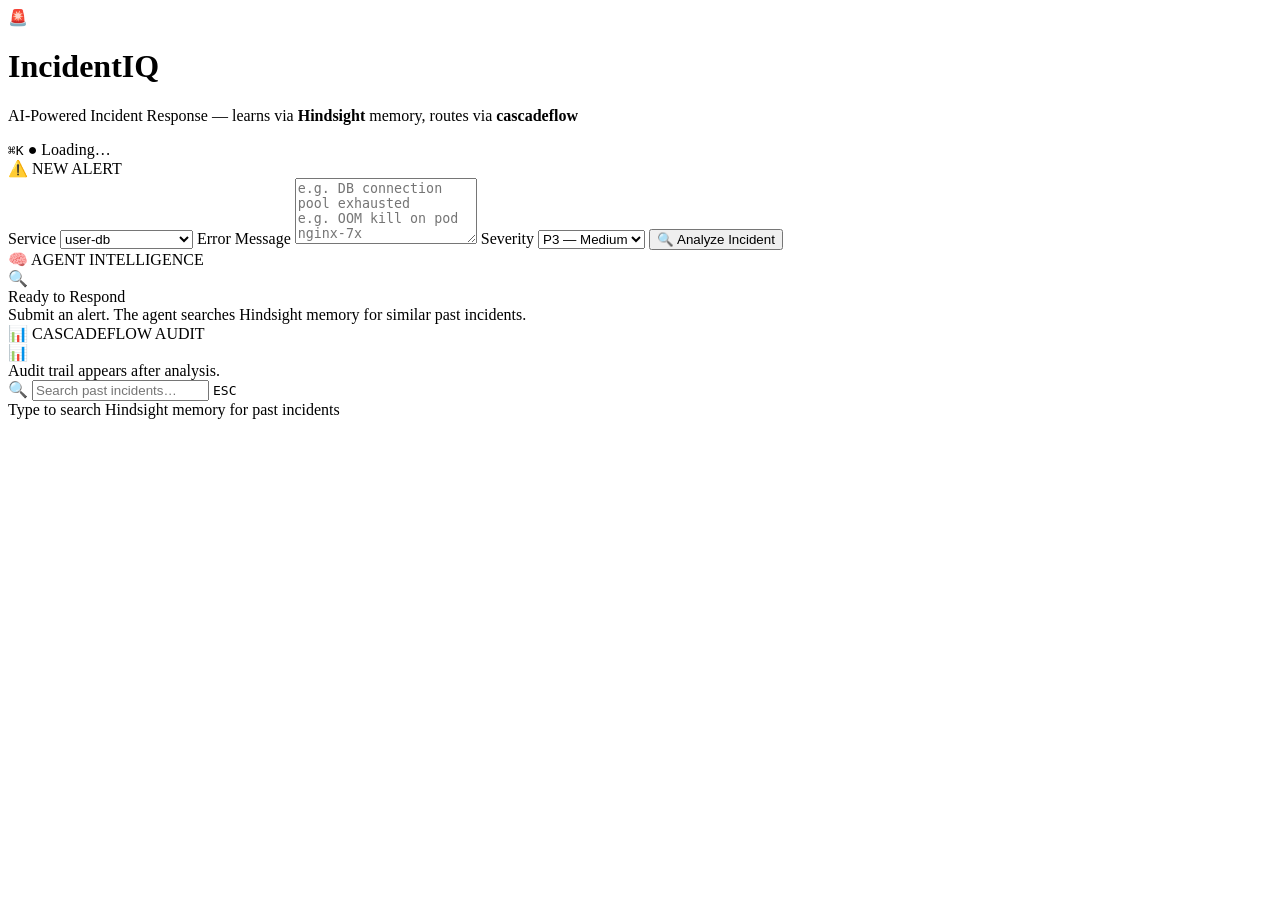
==== commit 3a551a34: "feat: implement PII scrubbing and confidence-based memory recall with command palette UI" ====
--- a/public/index.html
+++ b/public/index.html
@@ -19,7 +19,10 @@
       <p class="subtitle">AI-Powered Incident Response — learns via <b>Hindsight</b> memory, routes via <b>cascadeflow</b></p>
     </div>
   </div>
-  <span class="status-pill" id="memoryPill">● Loading…</span>
+  <div class="header-right">
+    <kbd class="kbd-hint" onclick="openCmdPalette()">⌘K</kbd>
+    <span class="status-pill" id="memoryPill">● Loading…</span>
+  </div>
 </header>
 
 <!-- Main 3-column layout -->
@@ -84,6 +87,11 @@
         </form>
         <div id="resolveStatus"></div>
       </div>
+      <!-- Export Buttons -->
+      <div class="export-bar" id="exportBar" style="display:none">
+        <button class="export-btn" onclick="exportRCA()">📄 Export RCA</button>
+        <button class="export-btn" onclick="exportAudit()">📊 Export Audit (JSON)</button>
+      </div>
     </div>
     <div id="loadingState" style="display:none" class="loading-state">
       <div class="spinner"></div>
@@ -118,5 +126,20 @@
 </footer>
 
 <script src="/app.js"></script>
+
+<!-- Command Palette Modal -->
+<div class="cmd-overlay" id="cmdOverlay" onclick="closeCmdPalette()">
+  <div class="cmd-modal" onclick="event.stopPropagation()">
+    <div class="cmd-header">
+      <span>🔍</span>
+      <input type="text" id="cmdInput" placeholder="Search past incidents…" oninput="searchIncidents(this.value)">
+      <kbd>ESC</kbd>
+    </div>
+    <div class="cmd-results" id="cmdResults">
+      <div class="cmd-empty">Type to search Hindsight memory for past incidents</div>
+    </div>
+  </div>
+</div>
+
 </body>
 </html>
